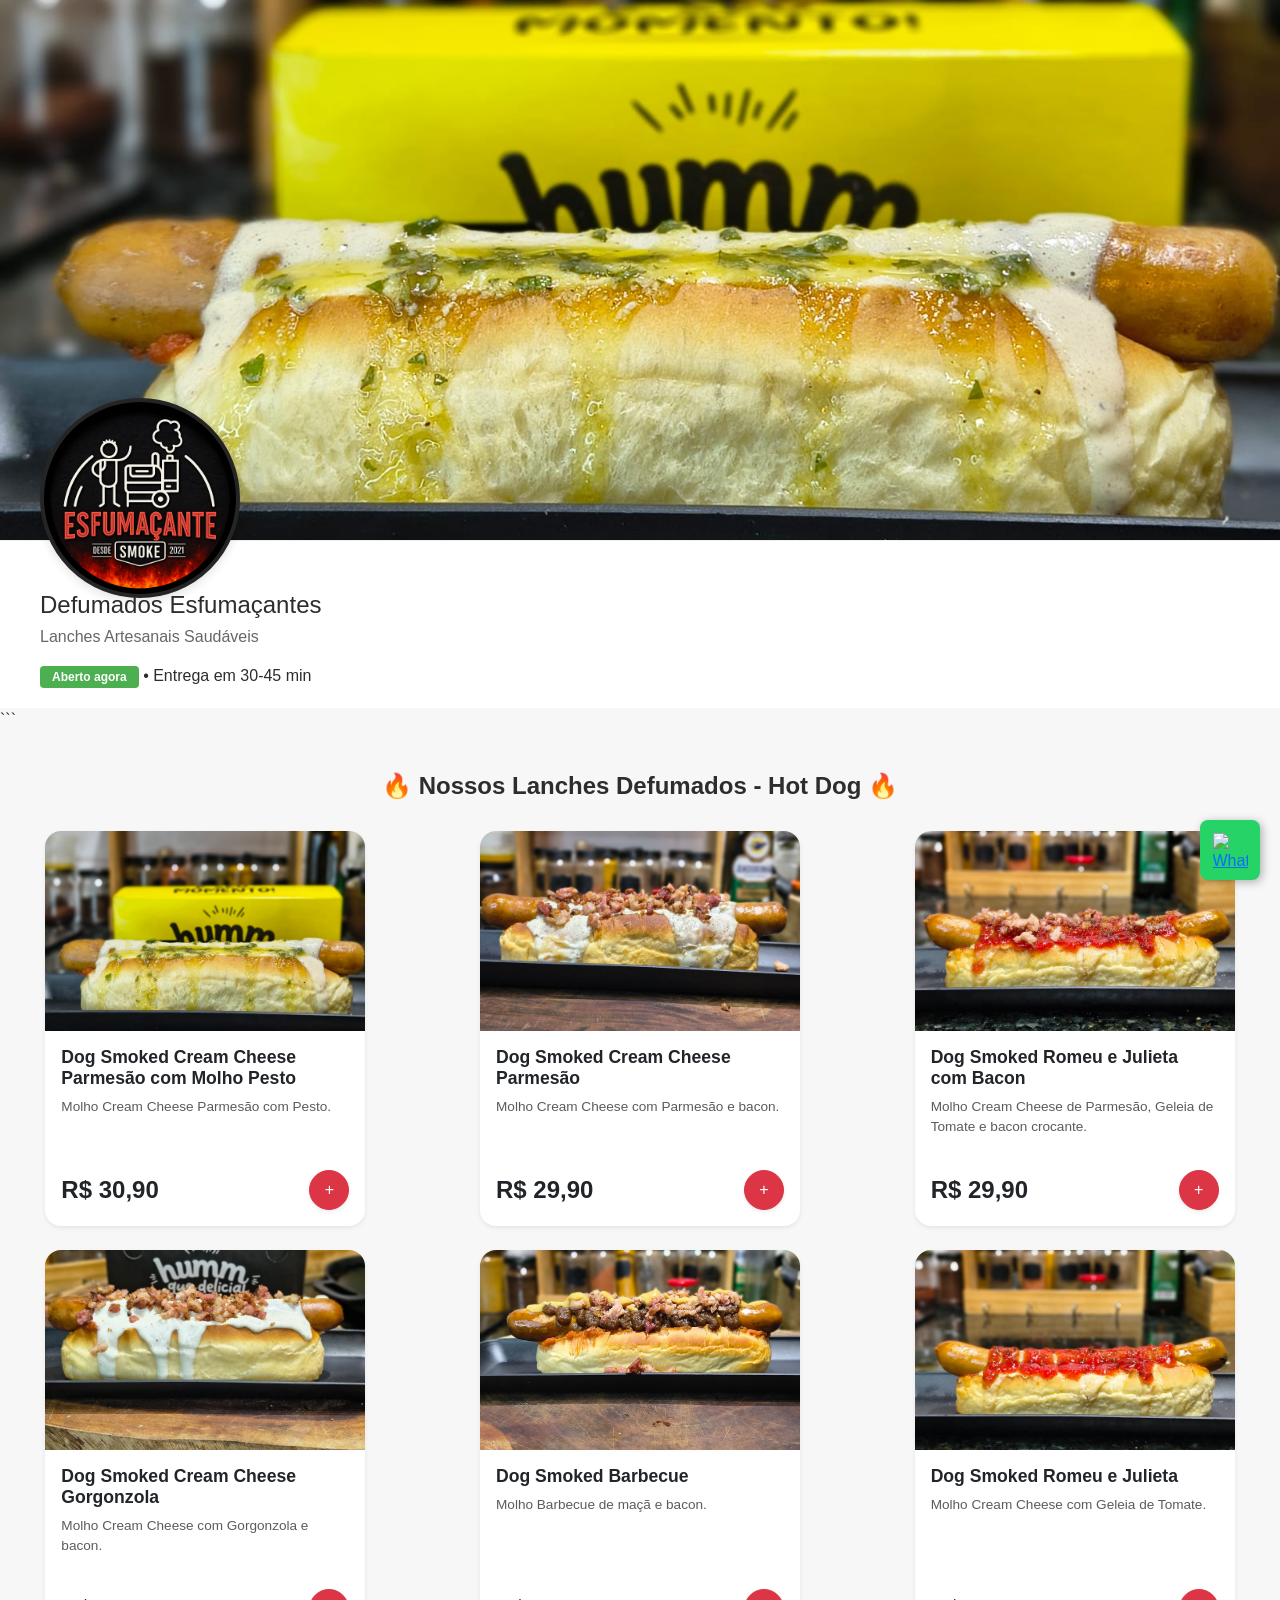
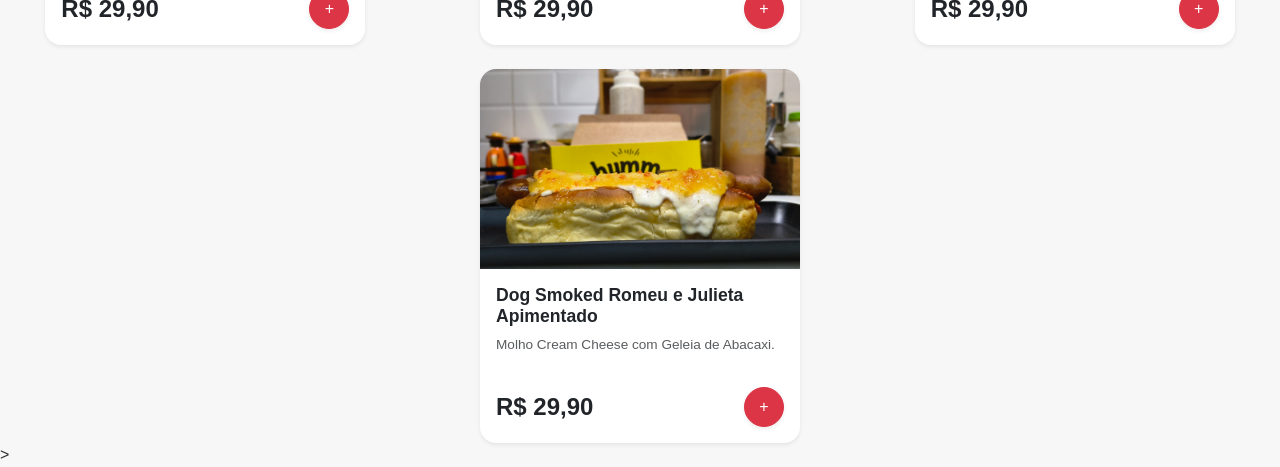
==== index.html @ c5cad0de "fix: remove persistent navbar and clean up responsive layout" ====
<!DOCTYPE html>
<html lang="pt-br">
<head>
    <meta charset="UTF-8">
    <meta name="viewport" content="width=device-width, initial-scale=1.0">
    <link href="https://cdn.jsdelivr.net/npm/bootstrap@5.3.0-alpha2/dist/css/bootstrap.min.css" rel="stylesheet"
        integrity="sha384-aFq/bzH65dt+w6FI2ooMVUpc+21e0SRygnTpmBvdBgSdnuTN7QbdgL+OapgHtvPp" crossorigin="anonymous">
    <link rel="stylesheet" href="style.css?v=2">
    <title>Defumados Esfumacantes</title>
    <script>
        !function (f, b, e, v, n, t, s) {
            if (f.fbq) return; n = f.fbq = function () {
                n.callMethod ?
                n.callMethod.apply(n, arguments) : n.queue.push(arguments)
            };
            if (!f._fbq) f._fbq = n; n.push = n; n.loaded = !0; n.version = '2.0';
            n.queue = []; t = b.createElement(e); t.async = !0;
            t.src = v; s = b.getElementsByTagName(e)[0];
            s.parentNode.insertBefore(t, s)
        }(window, document, 'script',
            'https://connect.facebook.net/en_US/fbevents.js');
        fbq('init', '1499951471310119');
        fbq('track', 'PageView');
    </script>
    <noscript>
        <img height="1" width="1" style="display:none"
            src="https://www.facebook.com/tr?id=1499951471310119&ev=PageView&noscript=1" />
    </noscript>
</head>

<body>
    <header class="main-header">
        <div class="banner-container">
            <img src="assets/images/pesto.jpeg" alt="Esfumaçante Banner" class="banner-img">
        </div>
        <div class="logo-holder">
            <div class="logo-circle">
                <img src="assets/images/logoOrigin.png" alt="Esfumaçante Logo" class="logo-img">
            </div>
        </div>
        <div class="business-info">
            <h1>Defumados Esfumaçantes</h1>
            <p class="description">Lanches Artesanais Saudáveis</p>
            <div class="status-row">
                <span class="badge-open">Aberto agora</span>
                <span class="delivery-info">• Entrega em 30-45 min</span>
            </div>
        </div>
        <div id="popup-vip" class="popup-overlay" style="display: none;">
            <div class="popup-content bg-white border-0 shadow-lg p-4 p-md-5 rounded-4" style="max-width: 550px;">
                <span class="close-btn" onclick="closePopup()">&times;</span>
                <div class="popup-header">
                    <h2 class="text-danger fw-bold fs-4 text-nowrap">🌭 Bateu aquela fome? 🌭</h2>
                    <p class="text-muted">Escolha como prefere fazer seu pedido:</p>
                </div>
                <a href="https://www.ifood.com.br/delivery/..." target="_blank"
                    class="btn btn-danger w-100 py-3 mb-3 fw-bold shadow-sm">
                    VER NO CARDÁPIO DO IFOOD
                </a>
                <a href="https://wa.me/5575999240161..." target="_blank"
                    class="btn btn-success w-100 py-3 fw-bold shadow-sm d-flex align-items-center justify-content-center gap-2">
                    <img src="https://upload.wikimedia.org/wikipedia/commons/6/6b/WhatsApp.svg" alt="WhatsApp"
                        style="width: 25px;">
                    PEDIR PELO WHATSAPP
                </a>
            </div>
        </div>
    </header> ```
    <main>
        <section class="menu-container">
            <h2 class="section-title">🔥 Nossos Lanches Defumados - Hot Dog 🔥</h2>
            <div id="vitrine-produtos" class="products-grid"></div>
        </section>
    </main>

    <div id="modal-produto" class="modal fade" tabindex="-1" aria-hidden="true">
        <div class="modal-dialog modal-dialog-centered">
            <div class="modal-content border-0 shadow-lg rounded-4 overflow-hidden">
                <button type="button" class="btn-close btn-close-white position-absolute top-0 end-0 m-3 z-3"
                    onclick="fecharModal()" aria-label="Close"></button>
                <img id="modal-img" src="" class="img-fluid w-100" alt="Imagem do Produto"
                    style="height: 250px; object-fit: cover;">
                <div class="modal-body p-4">
                    <h2 id="modal-titulo" class="fw-bold text-dark"></h2>
                    <p id="modal-descricaoLonga" class="text-muted mt-3" style="white-space: pre-line;"></p>
                    <div
                        class="d-flex flex-column flex-md-row justify-content-between align-items-center mt-4 pt-3 border-top">
                        <span id="modal-preco" class="fs-3 fw-bold text-dark mb-3 mb-md-0"></span>
                        <div id="modal-footer" class="d-flex flex-column gap-2 w-100 w-md-auto">
                            <a href="https://www.ifood.com.br/delivery/feira-de-santana-ba/dog-smoked---hot-dog-defumado-artesanal--saudavel-pedra-do-descanso/0952715f-6fa4-4b02-aa2a-948e7196757a"
                                target="_blank" class="btn btn-danger fw-bold px-4 py-2 shadow-sm">
                                Pedir no iFood
                            </a>
                        </div>
                    </div>
                </div>
            </div>
        </div>
    </div>

    <a href="https://wa.me/5575999240161?text=Olá!+Gostaria+de+fazer+um+pedido+no+Esfumaçantes." class="whatsapp-btn"
        target="_blank">
        <img src="https://upload.wikimedia.org/wikipedia/commons/6/6b/WhatsApp.svg" alt="WhatsApp">
    </a>
    <script src="https://cdn.jsdelivr.net/npm/bootstrap@5.3.0/dist/js/bootstrap.bundle.min.js"></script>
    <script src="script.js"></script>
</body>
</html>>
---- style.css ----
/* DESIGN SYSTEM ESFUMAÇANTE */
:root {
    --primary-color: #d32f2f; /* Vermelho vibrante para apetite */
    --success-green: #4caf50;
    --bg-light: #f7f7f7;
    --text-main: #2d2d2d;
}

body {
    margin: 0;
    font-family: 'Segoe UI', Roboto, Helvetica, Arial, sans-serif;
    background-color: var(--bg-light);
    color: var(--text-main);
}
.main-header {
    position: relative; /* O pai agora é o header inteiro */
    width: 100%;
}
.banner-container {
    width: 100%;
    height: 60vh;
    overflow: hidden; /* Isso garante que a FOTO não vaze, mas... */
}

.banner-img {
    width: 100%;
    height: 100%;
    object-fit: cover;
    object-position: 50% 70%; /* Ajusta o foco da imagem para a esquerda */
    
}

.logo-holder {
    position: absolute;
    bottom: 110px;
    left: 40px; /* Alinhado à esquerda como no iFood */
    z-index: 999;
}

.logo-circle {
    width: 200px; /* Tamanho que você escolheu */
    height: 200px;
    border-radius: 50%;
    border: 4px solid #252525;
    box-shadow: 0 4px 10px rgba(0,0,0,0.1);
    overflow: hidden;
    background: #000;
    /* Flexbox ajuda a centralizar a imagem dentro do círculo se ela não for quadrada */
    display: flex;
    align-items: center;
    justify-content: center;
}

.logo-img {
    width: 100%;
    height: 100%;
    object-fit: contain; 
    display: block;
    /* Adicionamos um pequeno padding para a logo não encostar na borda branca */
    padding: 5px;
    transform: scale(1.1); /* Leve zoom para destacar a logo */
    
}
/* Estilo do Pop-up Overlay */
.popup-overlay {
    position: fixed;
    top: 0;
    left: 0;
    width: 100%;
    height: 100%;
    background: rgba(0, 0, 0, 0.85); /* Fundo escuro semi-transparente */
    z-index: 2000; /* Acima do z-index da logo */
    align-items: center;
    justify-content: center;
}

/* Caixa do Pop-up */
.popup-content {
    text-align: center;
    max-width: 450px;
    width: 90%;
    position: relative;
}

/* Botão de Fechar */
.close-btn {
    position: absolute;
    top: 15px;
    right: 20px;
    font-size: 28px;
    cursor: pointer;
    color: #999;
}

.business-info {
    padding: 50px 40px 20px;
    background: #fff;
    margin-top: 0; /* Garante que o branco grude na imagem */
    border-top: 1px solid #eee; /* Leve separação */
}

.business-info h1 {
    margin: 0;
    font-size: 24px;
}

.description {
    color: #666;
    margin: 5px 0 15px;
}

.badge-open {
    background: var(--success-green);
    color: #fff;
    padding: 4px 12px;
    border-radius: 4px;
    font-size: 12px;
    font-weight: bold;
}

/* --- VITRINE DE PRODUTOS --- */

/* Centraliza o título e dá um espaçamento */
.section-title {
    text-align: center;
    margin: 40px 0 30px;
    font-size: 24px;
    font-weight: bold;
}

@keyframes fadeIn {
    from { opacity: 0; transform: translateY(-20px); }
    to { opacity: 1; transform: translateY(0); }
}

/* 3. Imagem e Botão de Fechar */
#modal-img {
    width: 100%;
    height: 250px;
    object-fit: cover;
}

.close-modal {
    position: absolute;
    top: 15px;
    right: 20px;
    font-size: 35px;
    color: #fff;
    cursor: pointer;
    text-shadow: 0 0 10px rgba(0,0,0,0.5);
    z-index: 10;
}
#modal-descricaoLonga {
    white-space: pre-line; /* CRITICAL: Respeita as quebras de linha do seu JS */
    color: #555;
    line-height: 1.6;
    margin: 15px 0;
    font-size: 15px;
}
/* Container do Botão */
.whatsapp-btn {
    position: fixed;
    bottom: 20px;
    right: 20px;
    width: 60px;  /* Tamanho da 'bolinha' */
    height: 60px; /* Tamanho da 'bolinha' */
    background-color: #25d366;
    border-radius: 8px;
    display: flex;
    justify-content: center;
    align-items: center;
    z-index: 1000;
    box-shadow: 2px 2px 10px rgba(0,0,0,0.3);
    transition: transform 0.3s ease;
}

/* O ajuste para a imagem não explodir */
.whatsapp-btn img {
    width: 35px;  /* Tamanho do ícone lá dentro */
    height: 35px; /* Tamanho do ícone lá dentro */
    object-fit: contain;
}

.whatsapp-btn:hover {
    transform: scale(1.1);
}

.btn-zap-modal img {
    width: 20px;   /* Tamanho ideal para ícone de botão */
    height: 20px;
    object-fit: contain;
    margin-right: 0; /* O gap do pai cuida do espaço */
    box-shadow: none !important; /* Garante que não tenha aquela sombra que te incomodou */
    border-radius: 0;
}

.btn-pedir:hover, .btn-zap-modal:hover {
    transform: scale(1.05);
    filter: brightness(0.9);
}

/* Container que envolve o preço e os botões no modal */
.modal-body .d-flex.flex-column.flex-md-row {
    align-items: center !important; /* Centraliza verticalmente o preço com os botões */
    gap: 15px; /* Dá um respiro entre eles */
}

#modal-preco {
    font-size: 1.5rem !important; /* Tamanho ideal para não atropelar os botões */
    line-height: 1;
    margin-bottom: 0 !important;
}

/* Ajuste nos botões para ficarem mais compactos no Modal */
#modal-footer .btn {
    padding: 10px 20px;
    font-size: 0.95rem;
    white-space: nowrap; /* Impede que o texto do botão quebre em duas linhas */
}
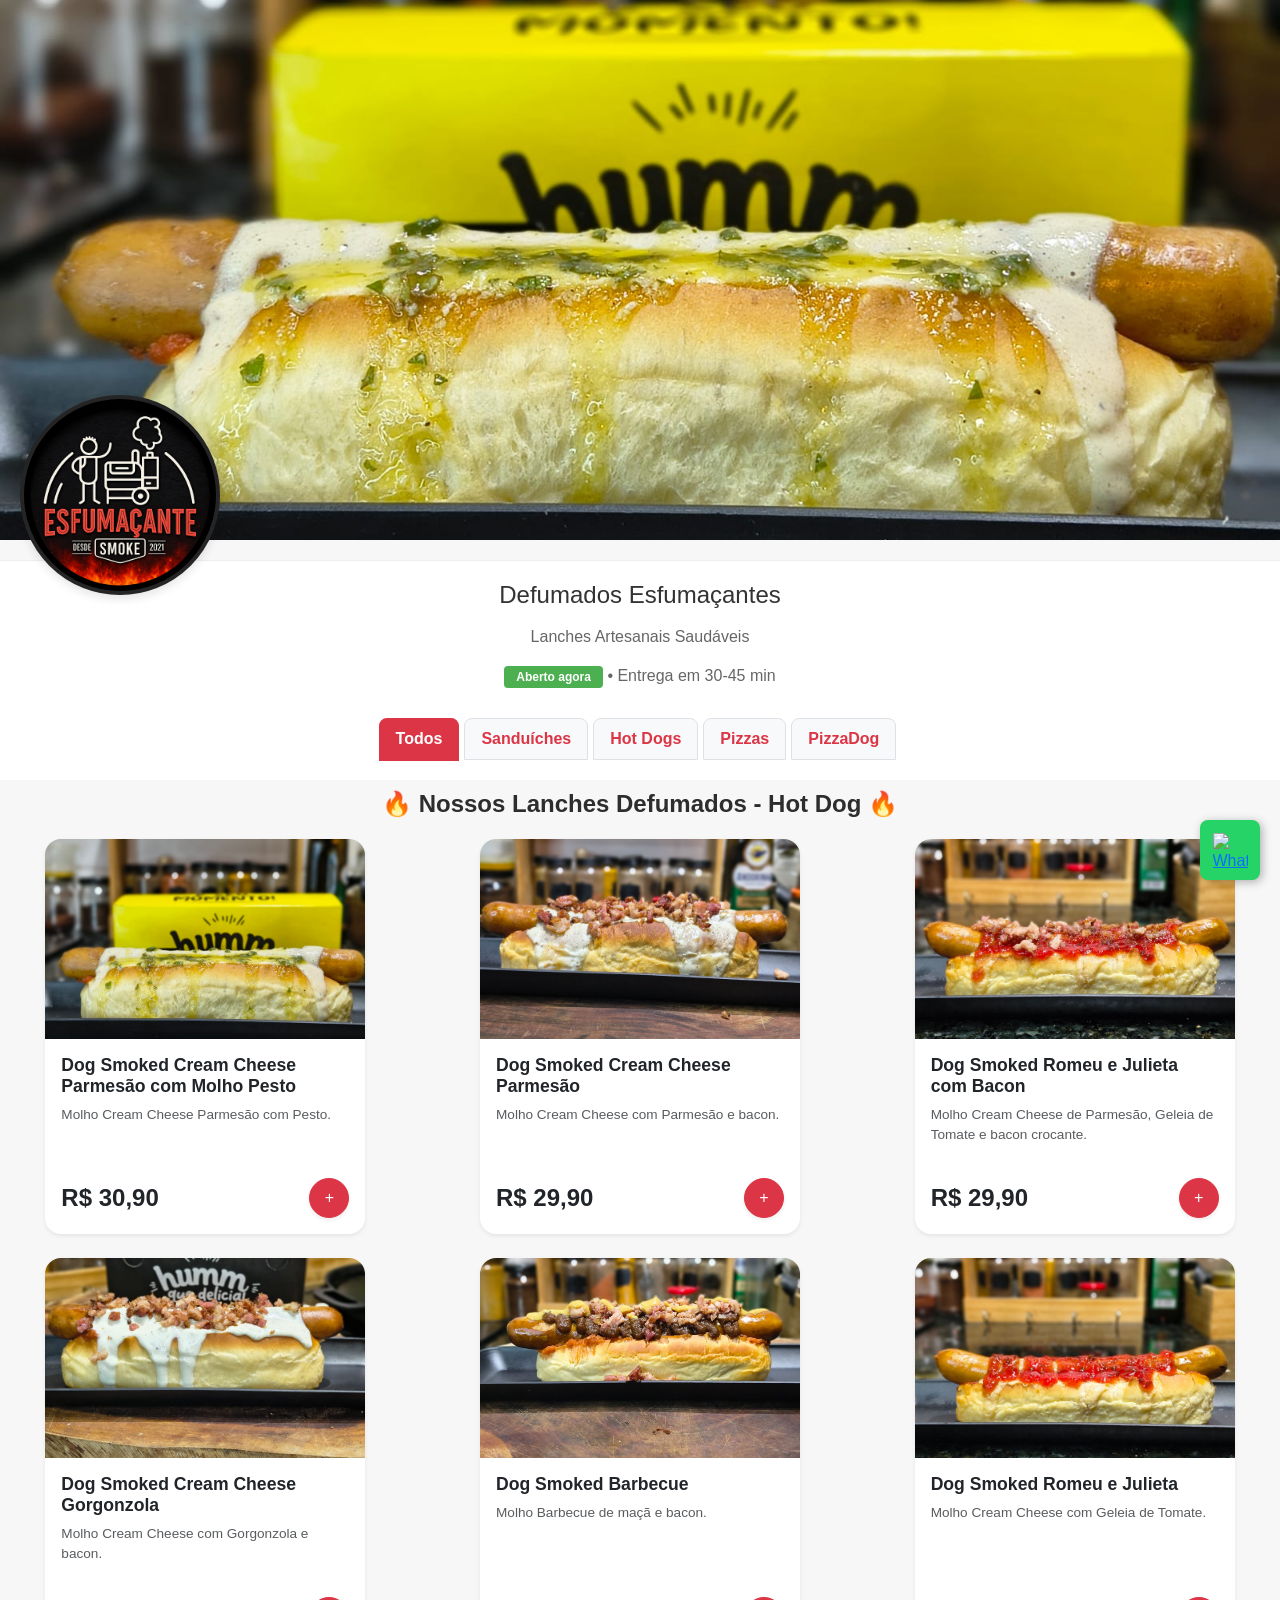
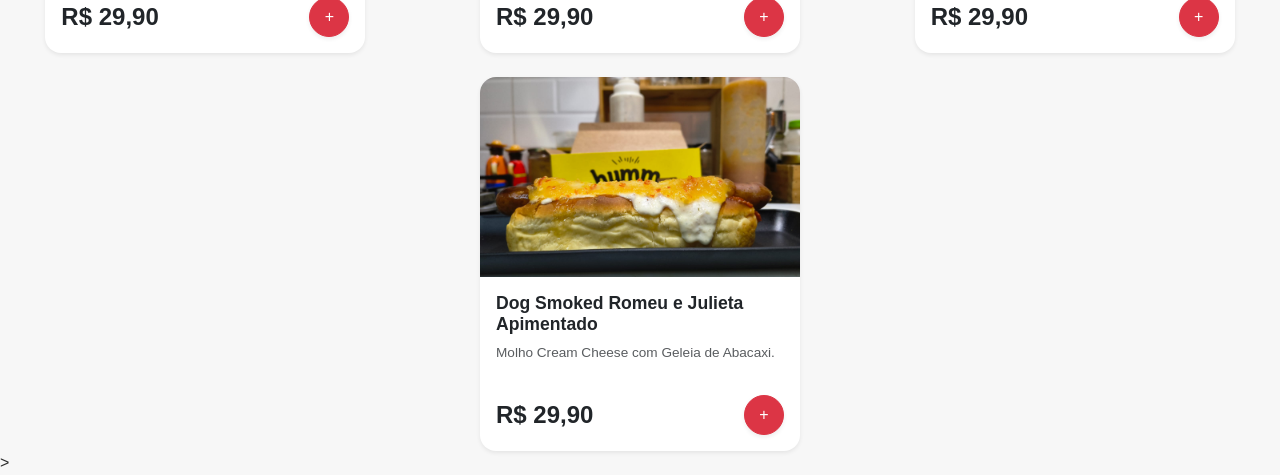
==== commit 817d0fff: "fix: align menu tabs and business info layout" ====
--- a/index.html
+++ b/index.html
@@ -1,5 +1,6 @@
 <!DOCTYPE html>
 <html lang="pt-br">
+
 <head>
     <meta charset="UTF-8">
     <meta name="viewport" content="width=device-width, initial-scale=1.0">
@@ -11,7 +12,7 @@
         !function (f, b, e, v, n, t, s) {
             if (f.fbq) return; n = f.fbq = function () {
                 n.callMethod ?
-                n.callMethod.apply(n, arguments) : n.queue.push(arguments)
+                    n.callMethod.apply(n, arguments) : n.queue.push(arguments)
             };
             if (!f._fbq) f._fbq = n; n.push = n; n.loaded = !0; n.version = '2.0';
             n.queue = []; t = b.createElement(e); t.async = !0;
@@ -38,6 +39,7 @@
                 <img src="assets/images/logoOrigin.png" alt="Esfumaçante Logo" class="logo-img">
             </div>
         </div>
+    </header>    
         <div class="business-info">
             <h1>Defumados Esfumaçantes</h1>
             <p class="description">Lanches Artesanais Saudáveis</p>
@@ -45,7 +47,33 @@
                 <span class="badge-open">Aberto agora</span>
                 <span class="delivery-info">• Entrega em 30-45 min</span>
             </div>
+            <ul class="nav nav-tabs border-bottom-0" id="pills-tab" role="tablist">
+            <li class="nav-item" role="presentation">
+                <button class="nav-link active fw-bold text-danger" data-bs-toggle="tab"
+                    onclick="renderizarCardapio('todos')">Todos</button>
+            </li>
+            <li class="nav-item" role="presentation">
+                <button class="nav-link fw-bold text-danger" data-bs-toggle="tab"
+                    onclick="renderizarCardapio('sanduiche')">Sanduíches</button>
+            </li>
+            <li class="nav-item" role="presentation">
+                <button class="nav-link fw-bold text-danger" data-bs-toggle="tab"
+                    onclick="renderizarCardapio('hotdog')">Hot Dogs</button>
+            </li>
+            <li class="nav-item" role="presentation">
+                <button class="nav-link fw-bold text-danger" data-bs-toggle="tab"
+                    onclick="renderizarCardapio('pizza')">Pizzas</button>
+            </li>
+            <li class="nav-item" role="presentation">
+                <button class="nav-link fw-bold text-danger" data-bs-toggle="tab"
+                    onclick="renderizarCardapio('pizzadog')">PizzaDog</button>
+            </li>
+        </ul>
+        <ul class="nav nav-tabs flex-nowrap overflow-auto justify-content-start mb-4 border-bottom-0" id="pills-tab"
+            role="tablist" style="scrollbar-width: none;">
+        </ul>
         </div>
+        
         <div id="popup-vip" class="popup-overlay" style="display: none;">
             <div class="popup-content bg-white border-0 shadow-lg p-4 p-md-5 rounded-4" style="max-width: 550px;">
                 <span class="close-btn" onclick="closePopup()">&times;</span>
@@ -65,7 +93,7 @@
                 </a>
             </div>
         </div>
-    </header> ```
+     
     <main>
         <section class="menu-container">
             <h2 class="section-title">🔥 Nossos Lanches Defumados - Hot Dog 🔥</h2>
@@ -105,4 +133,5 @@
     <script src="https://cdn.jsdelivr.net/npm/bootstrap@5.3.0/dist/js/bootstrap.bundle.min.js"></script>
     <script src="script.js"></script>
 </body>
+
 </html>>
--- a/style.css
+++ b/style.css
@@ -14,7 +14,9 @@
 }
 .main-header {
     position: relative; /* O pai agora é o header inteiro */
-    width: 100%;
+    padding-bottom: 20px; /* Espaço para o logo não cortar o fim do header */
+    width: 100%;
+    padding-bottom: 20 !important;
 }
 .banner-container {
     width: 100%;
@@ -32,11 +34,11 @@
 
 .logo-holder {
     position: absolute;
-    bottom: 110px;
-    left: 40px; /* Alinhado à esquerda como no iFood */
-    z-index: 999;
-}
-
+    bottom: -35px; /* Ajuste para ele ficar metade dentro e metade fora do header */
+    margin-left: 20px;   /* Ajuste para alinhar com o padding da página */
+    z-index: 10;
+    width: 120px;       /* Tamanho fixo para não distorcer */
+}
 .logo-circle {
     width: 200px; /* Tamanho que você escolheu */
     height: 200px;
@@ -61,6 +63,53 @@
     transform: scale(1.1); /* Leve zoom para destacar a logo */
     
 }
+.nav-tabs .nav-link {
+    border: 1px solid #dee2e6;
+    border-radius: 10px 10px 0 0; /* Arredonda só o topo */
+    margin-right: 5px;
+    background-color: #f8f9fa; /* Cor de fundo da aba inativa */
+}
+
+.nav-tabs .nav-link.active {
+    background-color: white !important; /* A aba ativa parece "aberta" */
+    border-bottom: 2px solid white !important; /* Conecta com o conteúdo abaixo */
+    color: #dc3545 !important;
+    border-bottom-color: white !important;
+    margin-bottom: -1px; /* Faz a aba sobrepor a linha do conteúdo */
+}
+/* Ajuste fino para o container das abas */
+.nav-tabs {
+    margin-top: 10px !important; /* Ajuste aqui para subir ou descer */
+    margin-bottom: 20px !important;
+    border-bottom: none !important; /* Remove aquela linha padrão do Bootstrap */
+}
+/* 2. O truque para "encolher" o espaço vazio */
+#pills-tab {
+    margin-top: auto !important; 
+    margin-bottom: 0 !important;
+    border-bottom: none !important;
+    width: 100%;
+    display: flex;
+    justify-content: center;
+    /* Adicionamos uma margem superior negativa leve se precisar subir mais */
+    padding-top: 10px; 
+}
+
+/* 3. Estilo dos botões das abas */
+.nav-tabs .nav-link {
+    border: 1px solid #dee2e6;
+    border-radius: 8px 8px 0 0;
+    color: #dc3545;
+    font-weight: bold;
+    padding: 8px 16px;
+}
+
+.nav-tabs .nav-link.active {
+    background-color: #dc3545 !important;
+    color: white !important;
+    border-color: #dc3545 !important;
+}
+
 /* Estilo do Pop-up Overlay */
 .popup-overlay {
     position: fixed;
@@ -93,15 +142,33 @@
 }
 
 .business-info {
-    padding: 50px 40px 20px;
+    display: flex;
+    flex-direction: column;
+    min-height: 220px; /* Ajuste para o tamanho que achar ideal da faixa */
     background: #fff;
-    margin-top: 0; /* Garante que o branco grude na imagem */
-    border-top: 1px solid #eee; /* Leve separação */
-}
-
+    padding: 20px 20px 0 20px;
+    border-top: 1px solid #eee;
+    align-items: center; 
+    text-align: center;
+    position: relative;
+}
+
+/* 2. Garante que o H1 apareça e tenha o estilo certo */
 .business-info h1 {
-    margin: 0;
+    color: #333 !important;      /* Garante cor escura para aparecer */
     font-size: 24px;
+    margin: 0 0 10px 0;          /* Espaço abaixo do título */
+    display: block !important;   /* Força a exibição */
+}
+.description, .status-row {
+    color: #666;
+    margin-bottom: 10px;
+}
+
+/* 3. Ajuste fino do resto do texto */
+.description, .status-row {
+    color: #666;
+    margin-bottom: 10px;
 }
 
 .description {
@@ -126,6 +193,8 @@
     margin: 40px 0 30px;
     font-size: 24px;
     font-weight: bold;
+    margin-top: 10px !important;
+    margin-bottom: 20px !important;
 }
 
 @keyframes fadeIn {
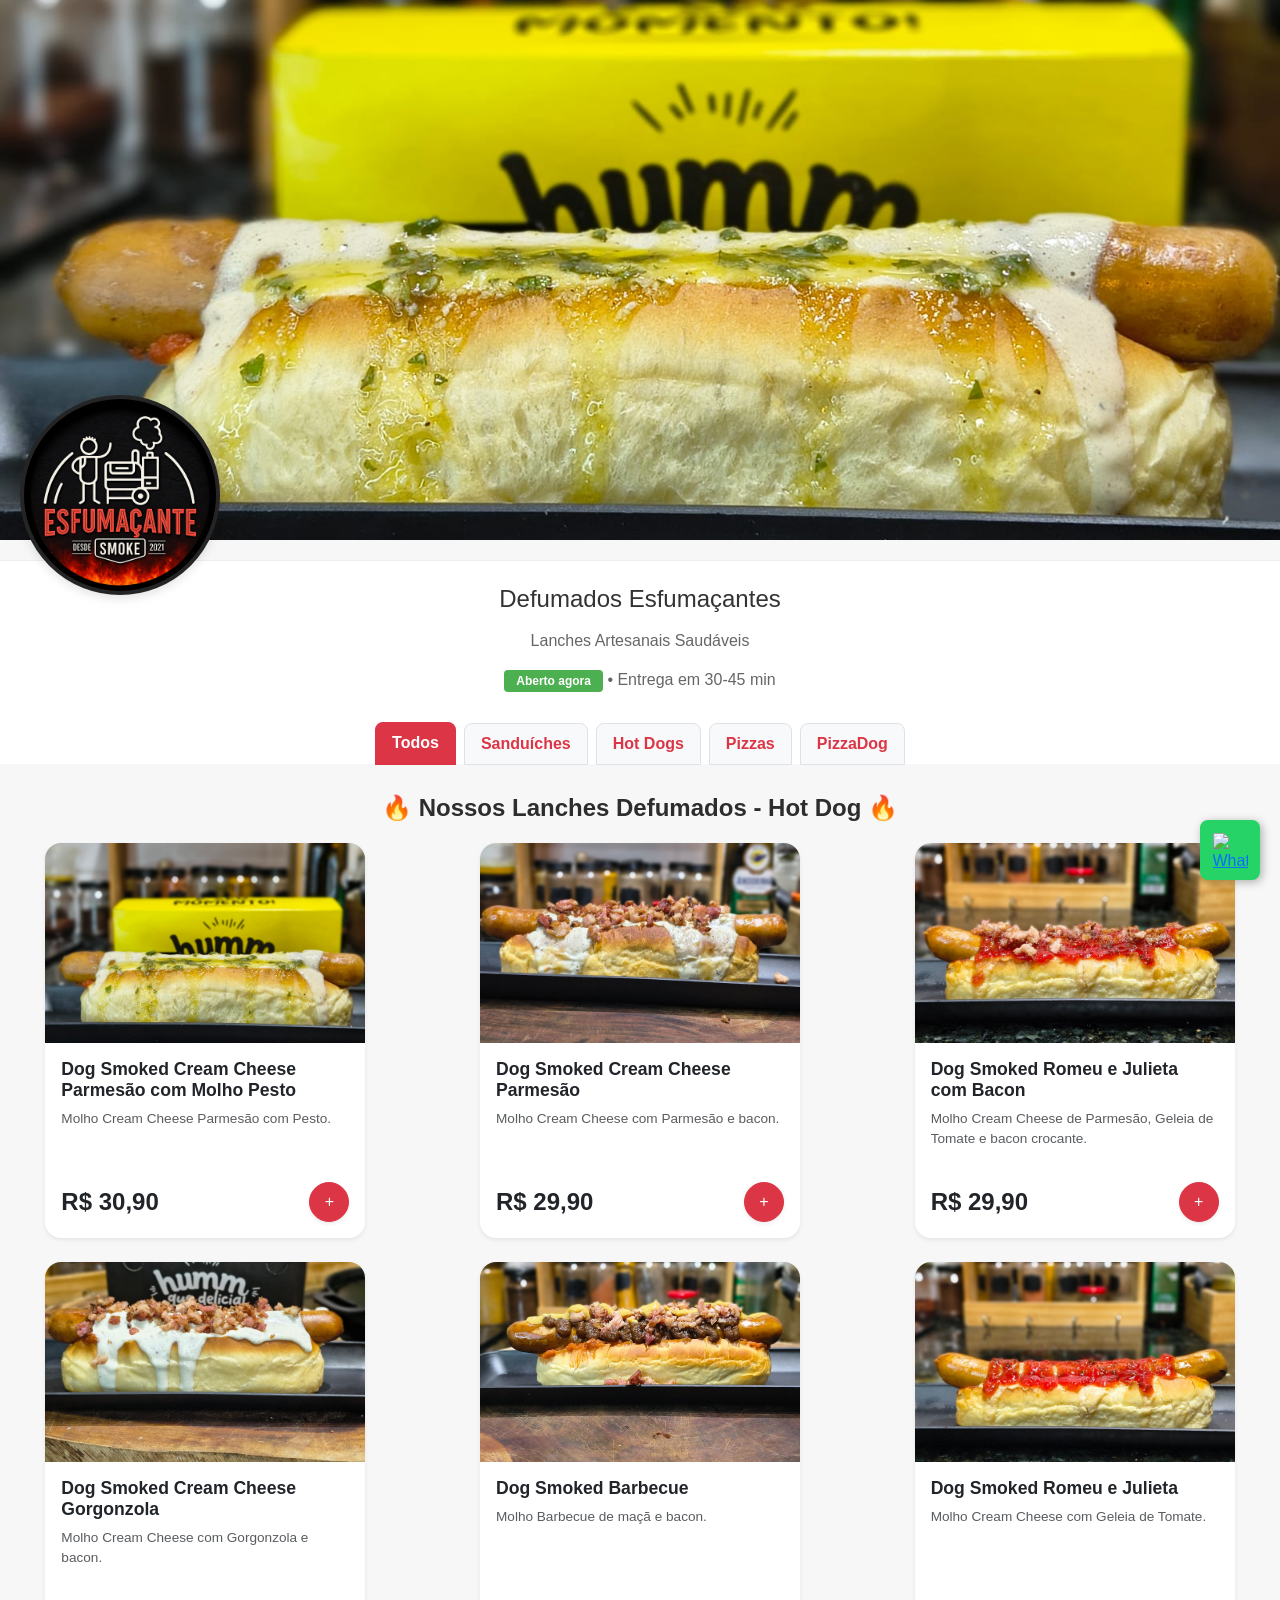
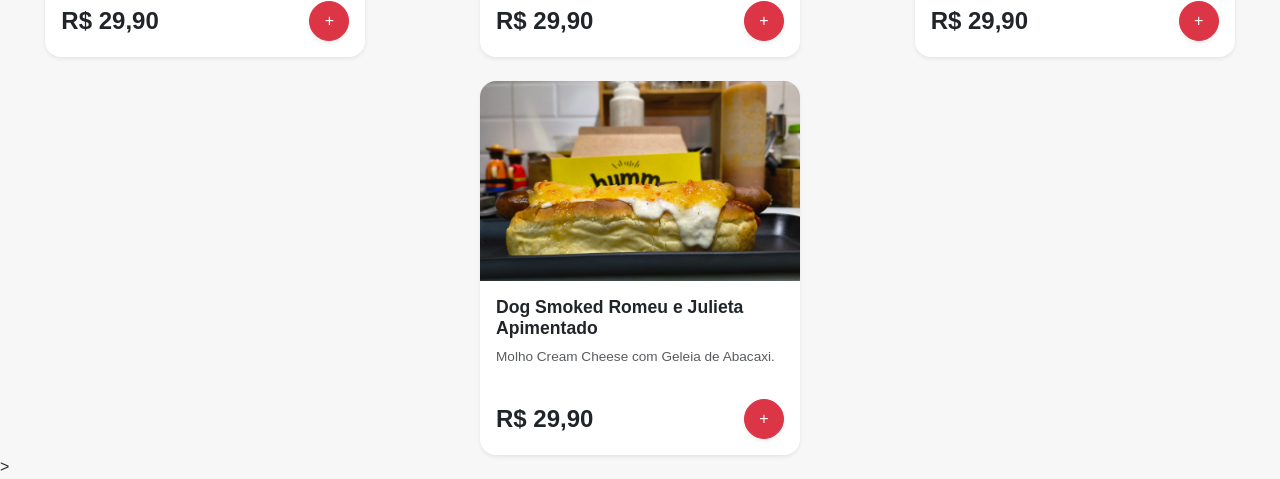
==== commit 3a9e4b60: "feat: ajusta alinhamento das abas do cardapio na base do bloco info" ====
--- a/index.html
+++ b/index.html
@@ -47,33 +47,29 @@
                 <span class="badge-open">Aberto agora</span>
                 <span class="delivery-info">• Entrega em 30-45 min</span>
             </div>
+            
             <ul class="nav nav-tabs border-bottom-0" id="pills-tab" role="tablist">
-            <li class="nav-item" role="presentation">
-                <button class="nav-link active fw-bold text-danger" data-bs-toggle="tab"
-                    onclick="renderizarCardapio('todos')">Todos</button>
-            </li>
-            <li class="nav-item" role="presentation">
-                <button class="nav-link fw-bold text-danger" data-bs-toggle="tab"
-                    onclick="renderizarCardapio('sanduiche')">Sanduíches</button>
-            </li>
-            <li class="nav-item" role="presentation">
-                <button class="nav-link fw-bold text-danger" data-bs-toggle="tab"
-                    onclick="renderizarCardapio('hotdog')">Hot Dogs</button>
-            </li>
-            <li class="nav-item" role="presentation">
-                <button class="nav-link fw-bold text-danger" data-bs-toggle="tab"
-                    onclick="renderizarCardapio('pizza')">Pizzas</button>
-            </li>
-            <li class="nav-item" role="presentation">
-                <button class="nav-link fw-bold text-danger" data-bs-toggle="tab"
-                    onclick="renderizarCardapio('pizzadog')">PizzaDog</button>
-            </li>
-        </ul>
+                <li class="nav-item" role="presentation">
+                    <button class="nav-link active fw-bold text-danger" data-bs-toggle="tab" onclick="renderizarCardapio('todos')">Todos</button>
+                </li>
+                <li class="nav-item" role="presentation">
+                    <button class="nav-link fw-bold text-danger" data-bs-toggle="tab" onclick="renderizarCardapio('sanduiche')">Sanduíches</button>
+                </li>
+                <li class="nav-item" role="presentation">
+                    <button class="nav-link fw-bold text-danger" data-bs-toggle="tab" onclick="renderizarCardapio('hotdog')">Hot Dogs</button>
+                </li>
+                <li class="nav-item" role="presentation">
+                    <button class="nav-link fw-bold text-danger" data-bs-toggle="tab" onclick="renderizarCardapio('pizza')">Pizzas</button>
+                </li>
+                <li class="nav-item" role="presentation">
+                    <button class="nav-link fw-bold text-danger" data-bs-toggle="tab" onclick="renderizarCardapio('pizzadog')">PizzaDog</button>
+                </li>
+            </ul>
+        </div>
         <ul class="nav nav-tabs flex-nowrap overflow-auto justify-content-start mb-4 border-bottom-0" id="pills-tab"
             role="tablist" style="scrollbar-width: none;">
         </ul>
-        </div>
-        
+           
         <div id="popup-vip" class="popup-overlay" style="display: none;">
             <div class="popup-content bg-white border-0 shadow-lg p-4 p-md-5 rounded-4" style="max-width: 550px;">
                 <span class="close-btn" onclick="closePopup()">&times;</span>
--- a/style.css
+++ b/style.css
@@ -83,27 +83,30 @@
     margin-bottom: 20px !important;
     border-bottom: none !important; /* Remove aquela linha padrão do Bootstrap */
 }
-/* 2. O truque para "encolher" o espaço vazio */
+
+/* 2. AS ABAS: Remove margens bobas e força o encaixe perfeito na base */
 #pills-tab {
-    margin-top: auto !important; 
-    margin-bottom: 0 !important;
+    margin-top: 20px !important; /* Dá um respiro saudável do texto descritivo */
+    margin-bottom: 0 !important; /* Zera a margem de baixo para colar na linha da div */
+    padding: 0 !important;
     border-bottom: none !important;
     width: 100%;
     display: flex;
     justify-content: center;
-    /* Adicionamos uma margem superior negativa leve se precisar subir mais */
-    padding-top: 10px; 
-}
-
+    align-items: flex-end; /* Garante o alinhamento na base */
+}
 /* 3. Estilo dos botões das abas */
+/* 3. OS BOTÕES DAS ABAS: Ajuste para remover qualquer comportamento estranho */
 .nav-tabs .nav-link {
     border: 1px solid #dee2e6;
-    border-radius: 8px 8px 0 0;
+    border-radius: 8px 8px 0 0; /* Arredondado só no topo */
     color: #dc3545;
     font-weight: bold;
     padding: 8px 16px;
-}
-
+    margin: 0 4px -1px 4px; /* O -1px faz a aba "casar" certinho com o fim do bloco branco */
+    background-color: #f8f9fa;
+    transition: all 0.2s ease;
+}
 .nav-tabs .nav-link.active {
     background-color: #dc3545 !important;
     color: white !important;
@@ -141,16 +144,18 @@
     color: #999;
 }
 
+/* 1. O CONTAINER PAI: Transforma em Flexbox vertical e empurra o que está dentro */
 .business-info {
     display: flex;
     flex-direction: column;
-    min-height: 220px; /* Ajuste para o tamanho que achar ideal da faixa */
+    min-height: 180px; /* Reduzi um pouco para ficar mais proporcional */
     background: #fff;
-    padding: 20px 20px 0 20px;
+    padding: 24px 20px 0 20px; /* Zero de padding na base para a aba colar na borda */
     border-top: 1px solid #eee;
     align-items: center; 
     text-align: center;
     position: relative;
+    justify-content: space-between; /* CRITICAL: Empurra o h1/texto para o topo e as abas para a base */
 }
 
 /* 2. Garante que o H1 apareça e tenha o estilo certo */
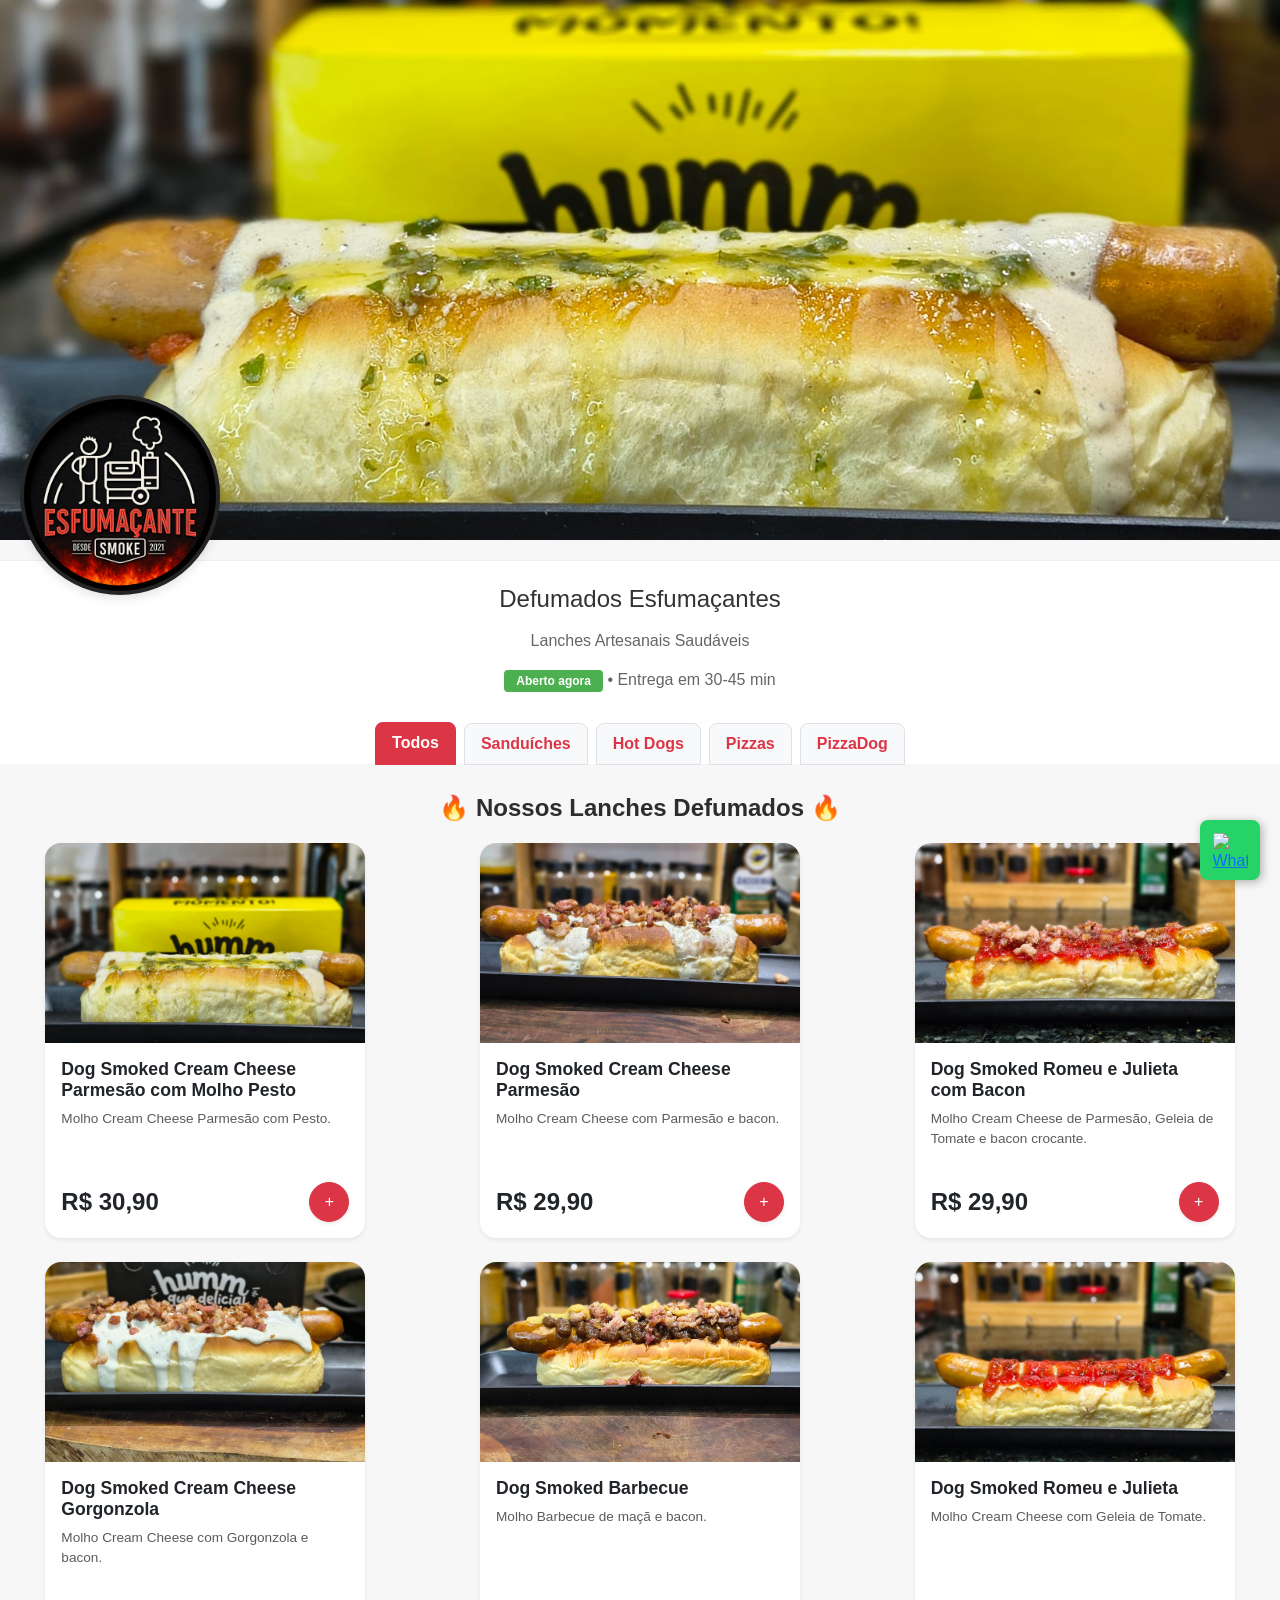
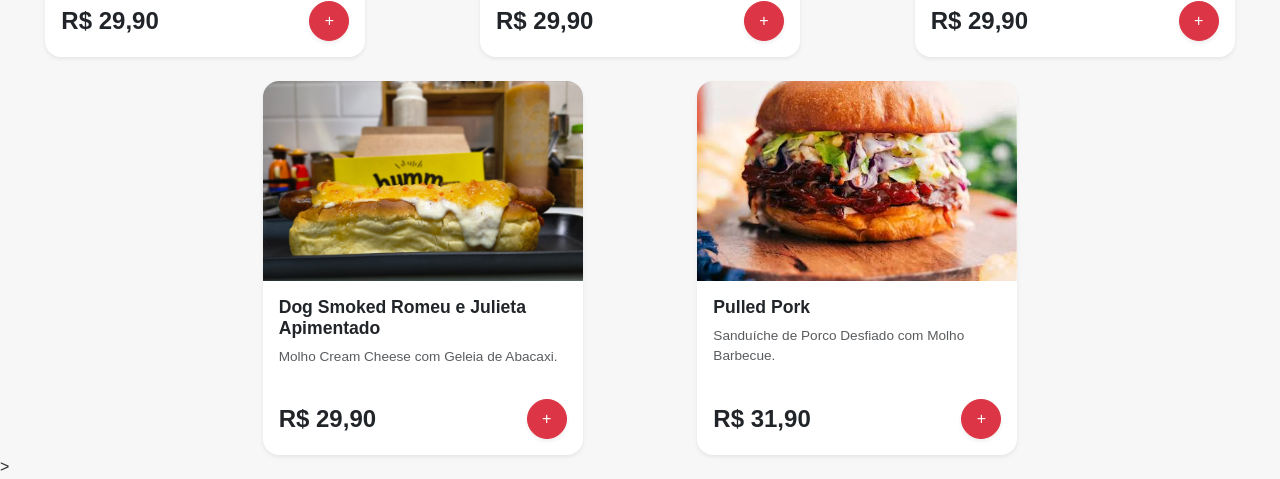
==== commit 8fa1db76: "feat: implement dynamic category titles and JSON menu rendering" ====
--- a/index.html
+++ b/index.html
@@ -77,11 +77,11 @@
                     <h2 class="text-danger fw-bold fs-4 text-nowrap">🌭 Bateu aquela fome? 🌭</h2>
                     <p class="text-muted">Escolha como prefere fazer seu pedido:</p>
                 </div>
-                <a href="https://www.ifood.com.br/delivery/..." target="_blank"
+                <a href="https://www.ifood.com.br/delivery/feira-de-santana-ba/dog-smoked---hot-dog-defumado-artesanal--saudavel-pedra-do-descanso/0952715f-6fa4-4b02-aa2a-948e7196757a" target="_blank"
                     class="btn btn-danger w-100 py-3 mb-3 fw-bold shadow-sm">
                     VER NO CARDÁPIO DO IFOOD
                 </a>
-                <a href="https://wa.me/5575999240161..." target="_blank"
+                <a href="https://wa.me/5575999240161?text=Ol%C3%A1!%20Gostaria%20de%20fazer%20um%20pedido%20no%20Esfuma%C3%A7antes." target="_blank"
                     class="btn btn-success w-100 py-3 fw-bold shadow-sm d-flex align-items-center justify-content-center gap-2">
                     <img src="https://upload.wikimedia.org/wikipedia/commons/6/6b/WhatsApp.svg" alt="WhatsApp"
                         style="width: 25px;">
@@ -92,7 +92,7 @@
      
     <main>
         <section class="menu-container">
-            <h2 class="section-title">🔥 Nossos Lanches Defumados - Hot Dog 🔥</h2>
+            <h2 class="section-title">🔥 Nossos Lanches Defumados 🔥</h2>
             <div id="vitrine-produtos" class="products-grid"></div>
         </section>
     </main>
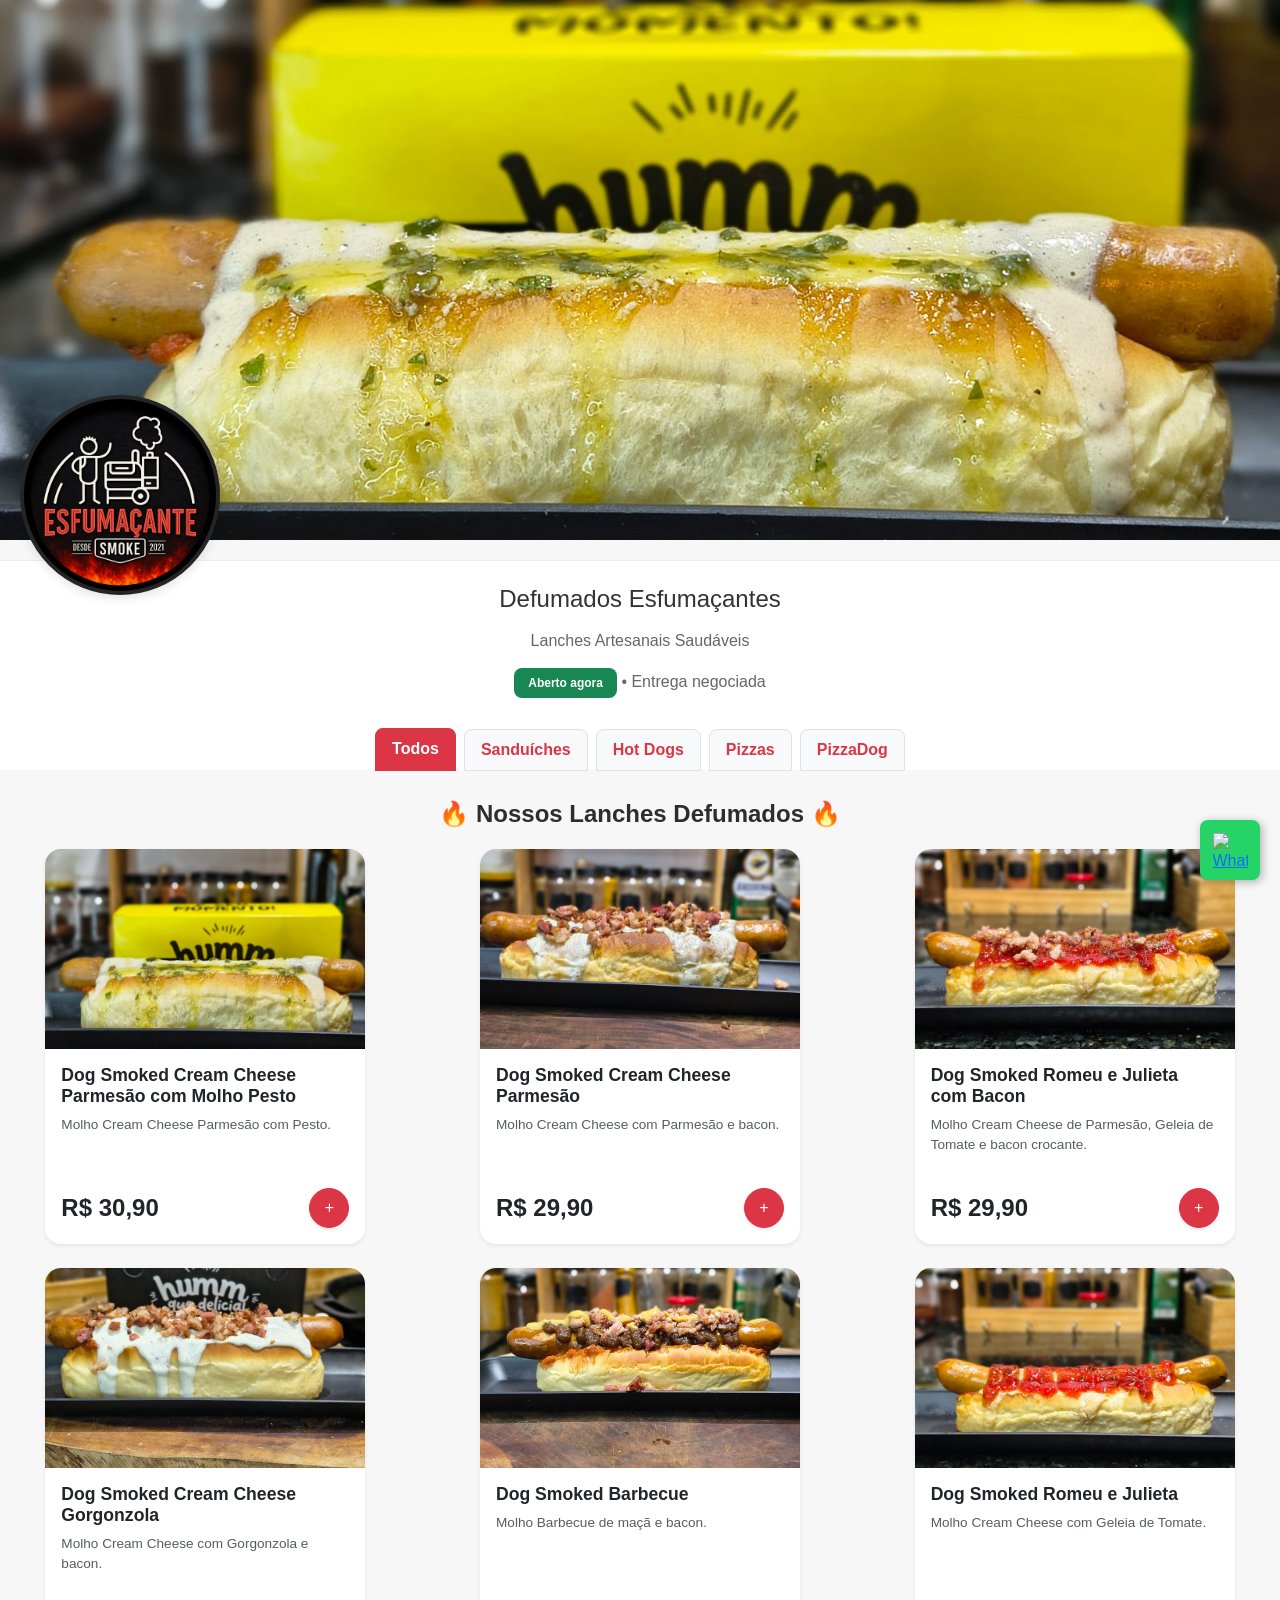
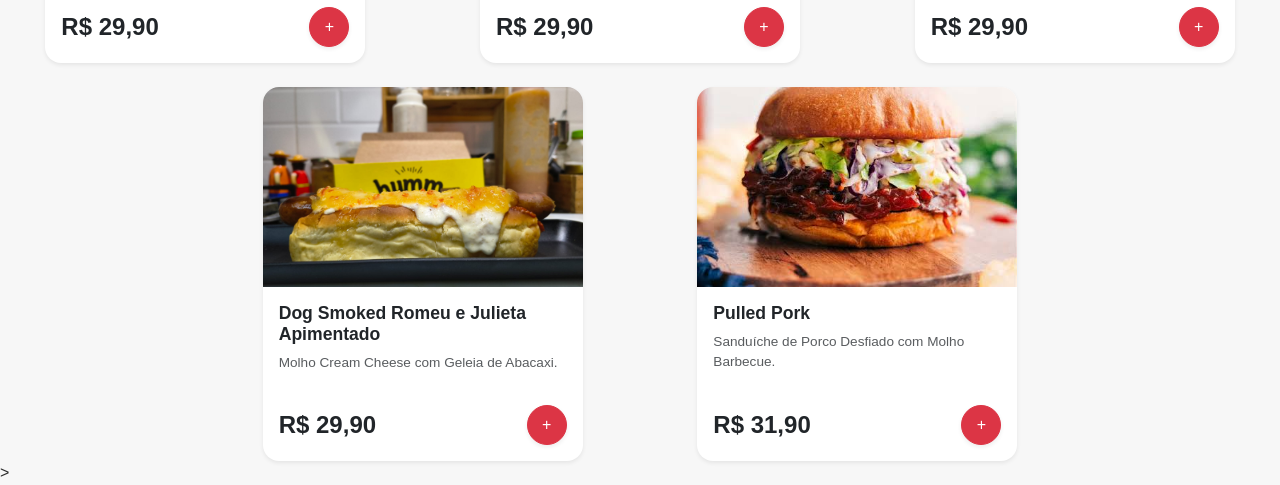
==== commit 632a2b21: "feat(schedule): implement dynamic store open/closed status calculation - Refactor schedule checking " ====
--- a/index.html
+++ b/index.html
@@ -44,8 +44,10 @@
             <h1>Defumados Esfumaçantes</h1>
             <p class="description">Lanches Artesanais Saudáveis</p>
             <div class="status-row">
-                <span class="badge-open">Aberto agora</span>
-                <span class="delivery-info">• Entrega em 30-45 min</span>
+                <button id="btn-status" class="badge-status" data-bs-toggle="modal" data-bs-target="#modalHorarios">
+        <span class="texto-status"></span>
+                </button>
+                <span class="delivery-info">• Entrega negociada</span>
             </div>
             
             <ul class="nav nav-tabs border-bottom-0" id="pills-tab" role="tablist">
@@ -126,6 +128,23 @@
         target="_blank">
         <img src="https://upload.wikimedia.org/wikipedia/commons/6/6b/WhatsApp.svg" alt="WhatsApp">
     </a>
+<!-- Modal de Horários -->
+<div class="modal fade" id="modalHorarios" tabindex="-1" aria-hidden="true">
+  <div class="modal-dialog modal-dialog-centered">
+    <div class="modal-content rounded-4 border-0 shadow">
+      <div class="modal-header border-0 pb-0">
+        <h5 class="modal-title fw-bold">🕒 Horários de Funcionamento</h5>
+        <button type="button" class="btn-close" data-bs-dismiss="modal" aria-label="Fechar"></button>
+      </div>
+      <div class="modal-body">
+        <ul id="lista-horarios" class="list-group list-group-flush">
+          <!-- Injeção dos horarios.json pelo Js -->
+        </ul>
+      </div>
+    </div>
+  </div>
+</div>
+
     <script src="https://cdn.jsdelivr.net/npm/bootstrap@5.3.0/dist/js/bootstrap.bundle.min.js"></script>
     <script src="script.js"></script>
 </body>
--- a/style.css
+++ b/style.css
@@ -290,4 +290,25 @@
     padding: 10px 20px;
     font-size: 0.95rem;
     white-space: nowrap; /* Impede que o texto do botão quebre em duas linhas */
+}
+/* Estilo quando estiver ABERTO (Verde) */
+.badge-open {
+    background-color: #198754 !important; /* Verde Bootstrap */
+    color: #ffffff !important;
+    border: none !important;
+    padding: 6px 14px;
+    border-radius: 8px;
+    font-weight: bold;
+    cursor: pointer;
+}
+
+/* Estilo quando estiver FECHADO (Vermelho) */
+.badge-closed {
+    background-color: #dc3545 !important; /* Vermelho Bootstrap */
+    color: #ffffff !important;
+    border: none !important;
+    padding: 6px 14px;
+    border-radius: 8px;
+    font-weight: bold;
+    cursor: pointer;
 }
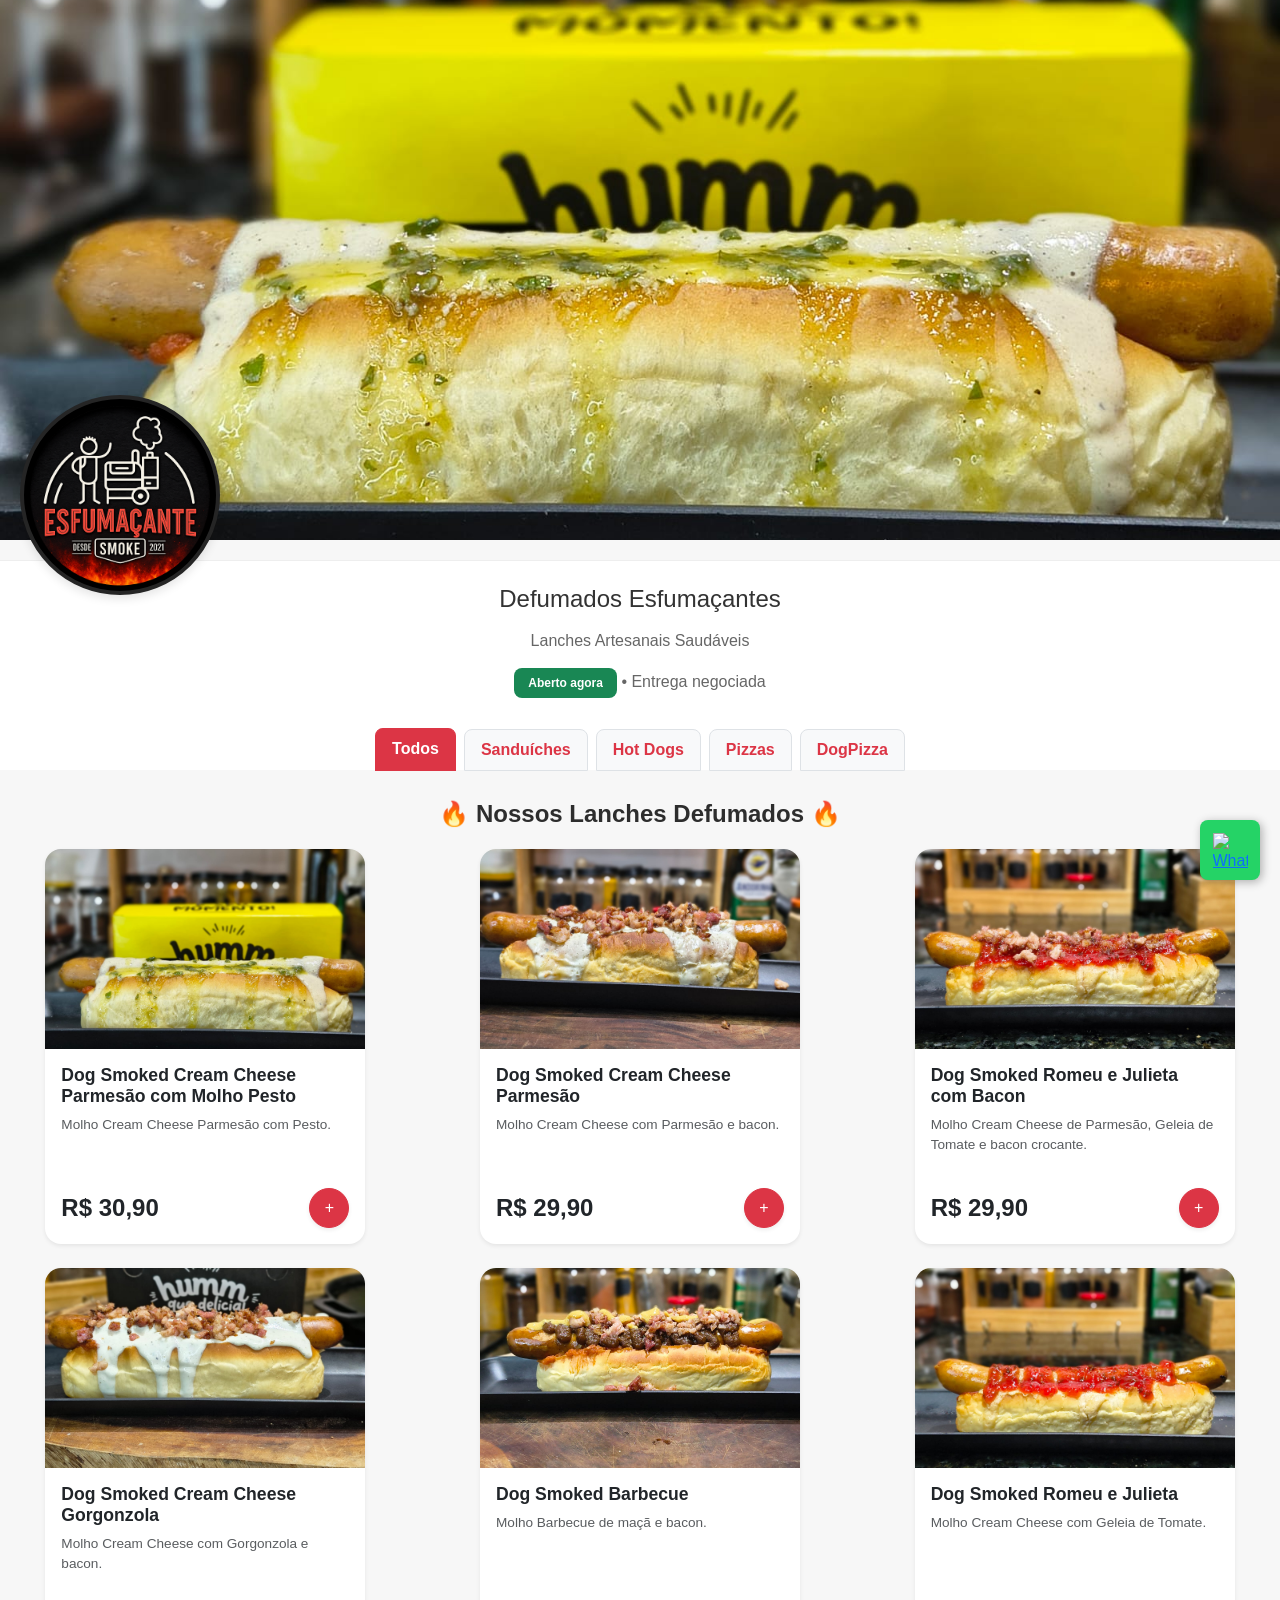
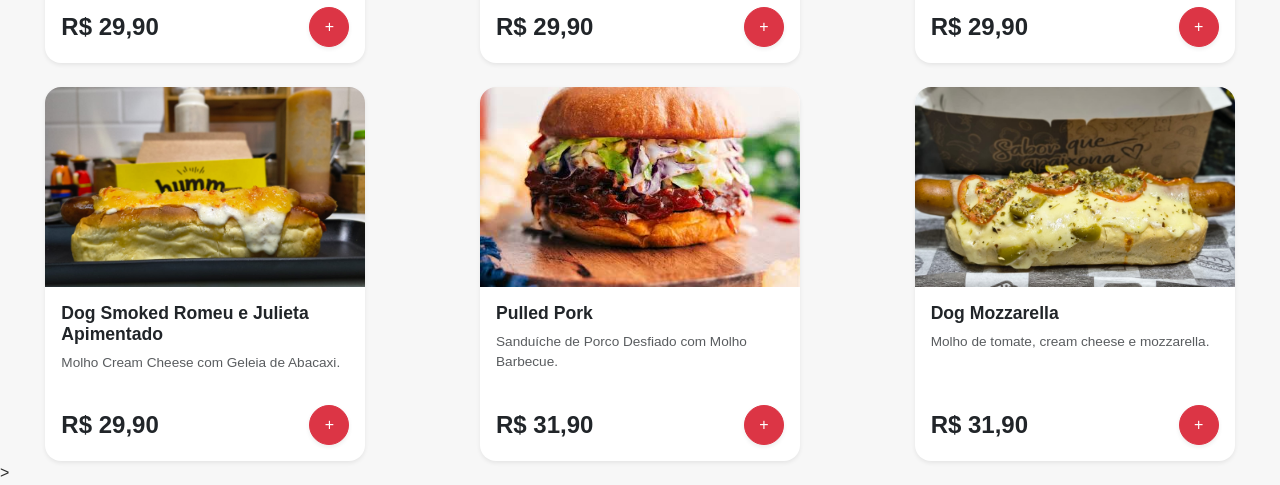
==== commit 2f5f7d9b: "feat(menu): handle empty categories and improve tab filtering logic - Add fallback UI message for em" ====
--- a/index.html
+++ b/index.html
@@ -64,7 +64,7 @@
                     <button class="nav-link fw-bold text-danger" data-bs-toggle="tab" onclick="renderizarCardapio('pizza')">Pizzas</button>
                 </li>
                 <li class="nav-item" role="presentation">
-                    <button class="nav-link fw-bold text-danger" data-bs-toggle="tab" onclick="renderizarCardapio('pizzadog')">PizzaDog</button>
+                    <button class="nav-link fw-bold text-danger" data-bs-toggle="tab" onclick="renderizarCardapio('dogpizza')">DogPizza</button>
                 </li>
             </ul>
         </div>
@@ -138,7 +138,7 @@
       </div>
       <div class="modal-body">
         <ul id="lista-horarios" class="list-group list-group-flush">
-          <!-- Injeção dos horarios.json pelo Js -->
+          <!-- Injeção dos horarios.json pelo JS -->
         </ul>
       </div>
     </div>
